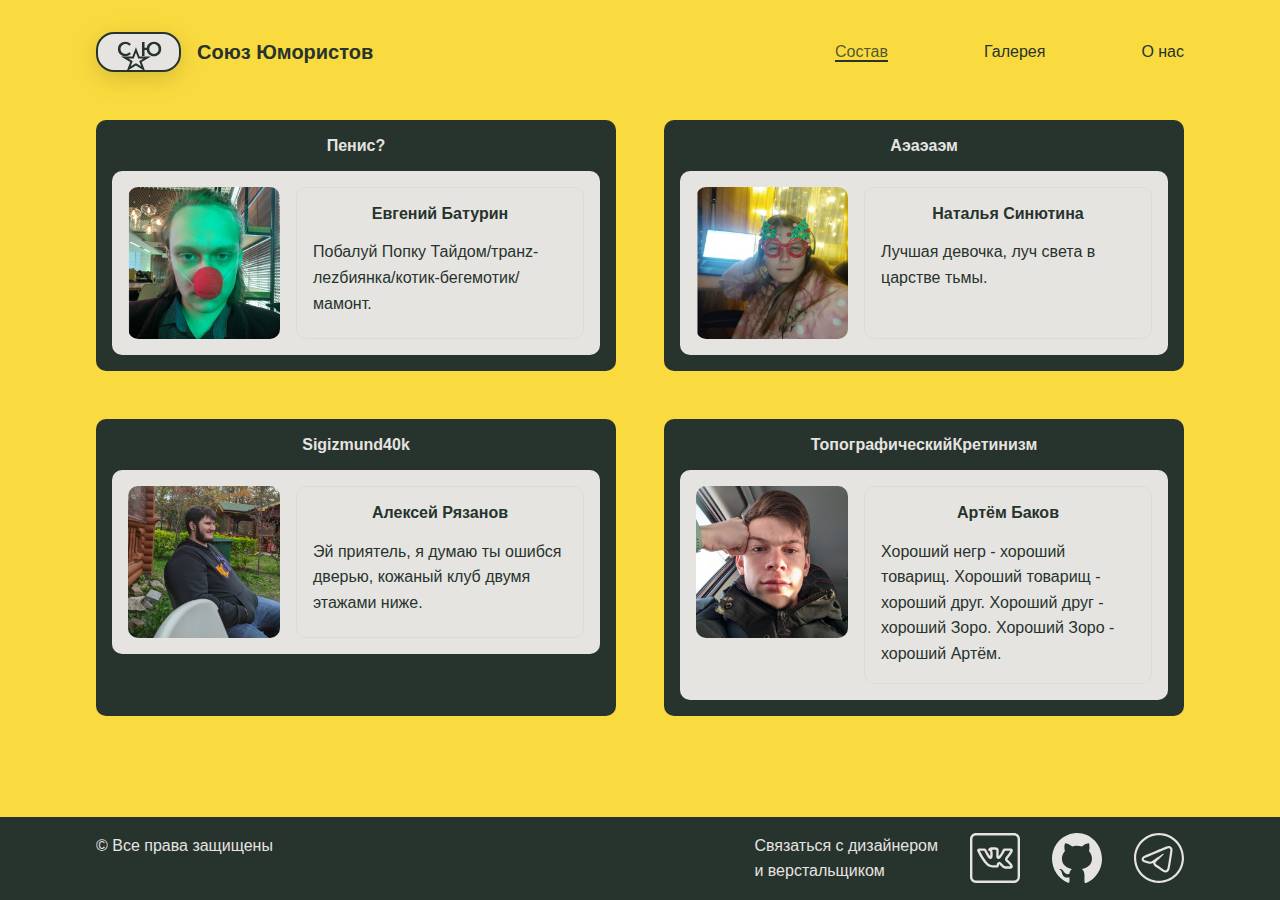
==== page_1.html @ 2cea44b3 "beta 1.0" ====
<!doctype html>
<html lang=ru>
<head>
    <meta charset="UTF-8">
    <meta name="viewport"
          content="width=device-width, user-scalable=no, initial-scale=1.0, maximum-scale=1.0, minimum-scale=1.0">
    <meta http-equiv="X-UA-Compatible" content="ie=edge">
    <title>Состав</title>
    <link rel="stylesheet" href="css/main.css">
</head>
<body>
<header>
    <nav class="navbar container">
        <div class="logo">
            <a href="index.html">
                <img src="img/Logo.svg" class="shadow2" alt="logo">
                <a href="index.html" class="h-nav">Союз Юмористов</a>
            </a>
        </div>

        <ul class="nav-list text">
            <li class="nav-list__item">
                <a href="page_1.html" class="nav-list__link nav-list__link--active">Состав</a>
            </li>
            <li class="nav-list__item">
                <a href="page_2.html" class="nav-list__link">Галерея</a>
            </li>
            <li class="nav-list__item">
                <a href="page_3.html" class="nav-list__link">О нас</a>
            </li>
        </ul>
    </nav>
</header>
<main>
    <div class="container page_1-grid">
        <div class="card-overlay">
            <h4>Пенис?</h4>
            <div class="card">
                <img src="img/1img.png" alt="1">
                <div class="card__body">
                    <h4>Евгений Батурин</h4>
                    <p class="text">
                        Побалуй Попку Тайдом/транz-леzбиянка/котик-бегемотик/мамонт.
                    </p>
                </div>
            </div>
        </div>
        <div class="card-overlay">
            <h4>Аэаэаэм</h4>
            <div class="card">
                <img src="img/2img.png" alt="2">
                <div class="card__body">
                    <h4>Наталья Синютина</h4>
                    <p class="text">
                        Лучшая девочка, луч света в царстве тьмы.
                    </p>
                </div>
            </div>
        </div>
        <div class="card-overlay">
            <h4>Sigizmund40k</h4>
            <div class="card">
                <img src="img/3img.png" alt="3">
                <div class="card__body">
                    <h4>Алексей Рязанов</h4>
                    <p class="text">
                        Эй приятель, я думаю ты ошибся дверью, кожаный клуб двумя этажами ниже.
                    </p>
                </div>
            </div>
        </div>
        <div class="card-overlay">
            <h4>ТопографическийКретинизм</h4>
            <div class="card">
                <img src="img/4img.png" alt="4">
                <div class="card__body">
                    <h4>Артём Баков</h4>
                    <p class="text">
                        Хороший негр - хороший товарищ. Хороший товарищ - хороший друг. Хороший друг - хороший Зоро. Хороший Зоро - хороший Артём.
                    </p>
                </div>
            </div>
        </div>
    </div>
</main>
<footer>
    <div class="container footer-body light-text">
        <p class="footer-header">© Все права защищены</p>
        <div class="footer-main">
            <p>Связаться с дизайнером <br> и верстальщиком</p>
            <a href="https://vk.com/tyomichh" target="_blank">
                <img src="img/Vector1.svg" alt="1">
            </a>
            <a href="https://github.com/TyomichZoro" target="_blank">
                <img src="img/Vector2.svg" alt="2">
            </a>
            <a href="https://t.me/tyomichh" target="_blank">
                <img src="img/Vector3.svg" alt="3">
            </a>
        </div>
    </div>
</footer>
</body>
</html>
---- css/main.css ----
@import "reset.css";

html {
    height: 100%;
}
body {
    height: 100%;
    display: grid;
    grid-template-rows: auto 1fr auto;
    color: #27332D;
    background: #FADB3F;
}

.shadow1 {
    box-shadow: 0 9px 12px rgba(0, 0, 0, 0.15);
}
.shadow2 {
    filter: drop-shadow(0px 6px 12px rgba(0, 0, 0, 0.15));
}

.container {
    padding-inline: 6em;
}

.text {
    font-family: 'Montserrat', sans-serif;
    font-style: normal;
    font-weight: 400;
    font-size: 16px;
    line-height: 160%;
}
.light-text {
    font-family: 'Montserrat', sans-serif;
    font-style: normal;
    font-weight: 300;
    font-size: 16px;
    line-height: 160%;
}

h1 {
    font-family: 'Roboto', sans-serif;
    font-style: normal;
    font-weight: 700;
    font-size: 64px;
    line-height: 120%;
}
h2 {
    font-family: 'Roboto', sans-serif;
    font-style: normal;
    font-weight: 700;
    font-size: 48px;
    line-height: 120%;
}
h3 {
    font-family: 'Roboto', sans-serif;
    font-style: normal;
    font-weight: 700;
    font-size: 40px;
    line-height: 120%;
}
h4 {
    font-family: 'Roboto', sans-serif;
    font-style: normal;
    font-weight: 700;
    font-size: 16px;
    line-height: 120%;
}
.h-nav {
    color: #27332D;
    font-family: 'Montserrat', sans-serif;
    font-style: normal;
    font-weight: 600;
    font-size: 20px;
    line-height: 160%;
}

/*navbar*/
.navbar {
    padding-top: 2em;
    display: flex;
    align-items: center;
}
.logo {
    display: flex;
    align-items: center;
    column-gap: 1em;
}
.nav-list {
    display: flex;
    column-gap: 6em;
    margin-left: auto;
    margin-right: 0;
}
.nav-list__link {
    color: #27332D;
}
.nav-list__link--active {
    color: rgba(39, 51, 45, 0.8);
    border-bottom: 2px solid #27332D;
}
.nav-list__link:hover {
    color: rgba(39, 51, 45, 0.8);
    border-bottom: 2px solid #27332D;
}

/*footer*/
footer {
    color: #E6E4E1;
}
.footer-body {
    background: #27332D;
    display: flex;
    justify-content: space-between;
    padding-top: 1em;
    padding-bottom: 1em;
}
.footer-main {
    display: flex;
    column-gap: 2em;
    margin-left: auto;
    margin-right: 0;
}

/*index.html*/
.main-grid {
    display: grid;
    grid-template-columns: 1fr 1fr;
    padding-top: 6em;
    padding-left: 6em;
}
.block {
    padding: 1em;
    background: #E6E4E1;
    border-radius: 20px;
    height: max-content;
}
.block__header {
    display: flex;
    justify-content: center;
    margin-inline: auto;
    padding-bottom: 1em;
}

/*page_1*/
.page_1-grid {
    display: grid;
    grid-template-columns: 1fr 1fr;
    color: #E6E4E1;
    grid-gap: 3em;
    margin-top: 3em;
    margin-bottom: 3em;
}
.card-overlay {
    padding: 1em;
    background: #27332D;
    border-radius: 10px;
}
.card-overlay>h4 {
    display: flex;
    justify-content: center;
    padding-bottom: 1em;
}
.card {
    background: #E6E4E1;
    display: grid;
    padding: 1em;
    grid-template-columns: 1fr 2fr;
    border-radius: 10px;
}
.card img {
    border-radius: 10px;
}
.card__body {
    color: #27332D;
    margin-left: 1em;
    border: 1px solid rgba(39, 51, 45, 0.05);
    border-radius: 10px;
    padding: 1em;
}
.card__body h4 {
    display: flex;
    justify-content: center;
    padding-bottom: 1em;
}

/*page_2*/
.page_2-grid {
    display: grid;
    grid-template-columns: repeat(12, 1fr);
    grid-gap: 1em;
    margin-top: 3em;
    margin-bottom: 3em;
}
.page_2-grid > img:nth-child(1) {
    grid-column: 1 / 8;
}
.page_2-grid > img:nth-child(2) {
    grid-column: 8 / -1;
}
.page_2-grid > img:nth-child(3) {
    grid-column: 1 / 6;
}
.page_2-grid > img:nth-child(4) {
    grid-column: 6 / 10;
}
.page_2-grid > img:nth-child(5) {
    grid-column: 10 / -1;
    grid-row: 2 / 4;
}
.page_2-grid > img:nth-child(6) {
    grid-column: 1 / 4;
}
.page_2-grid > img:nth-child(7) {
    grid-column: 4 / 7;
}
.page_2-grid > img:nth-child(8) {
    grid-column: 7 / 10;
}

/*page_3*/
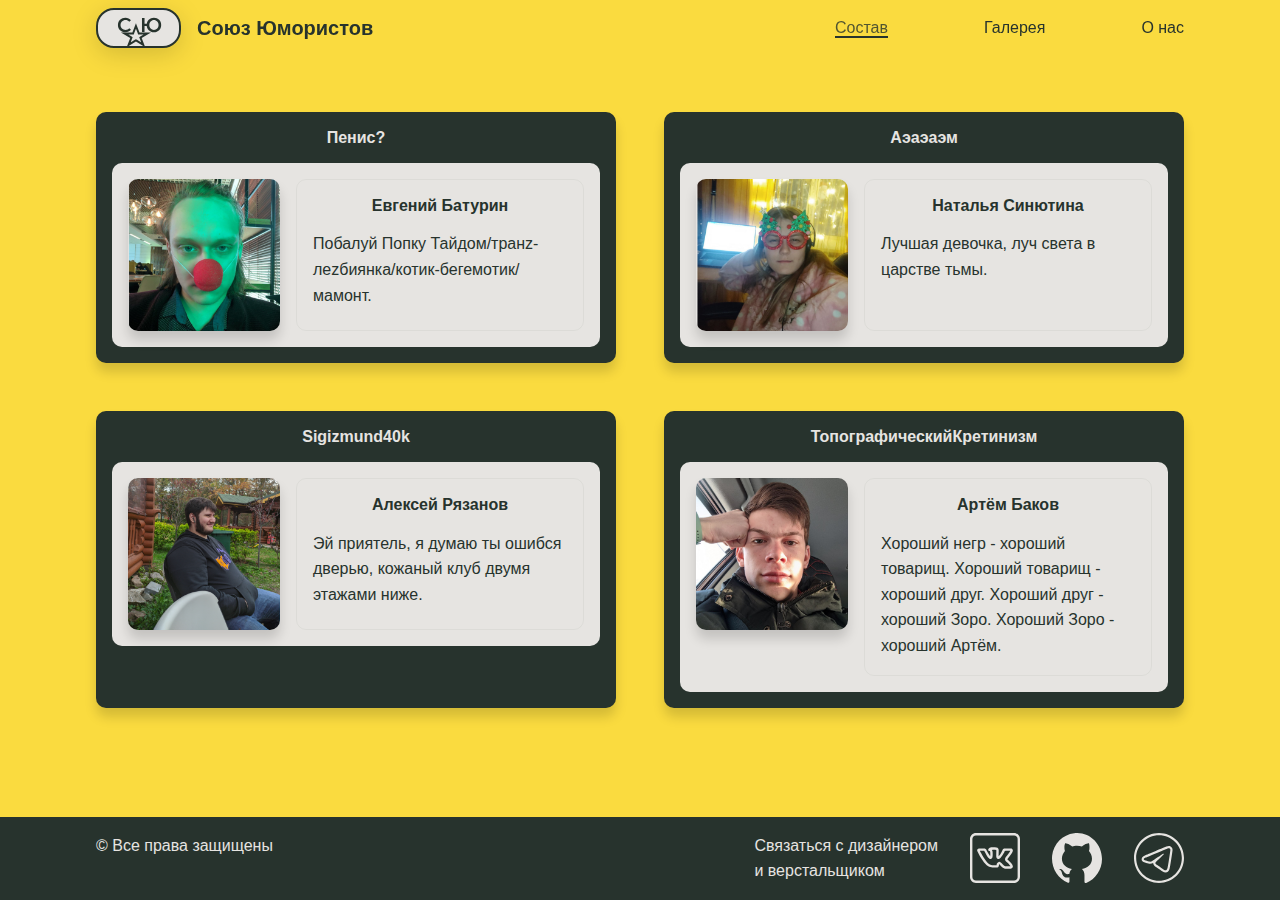
==== commit 30222002: "beta 1.0" ====
--- a/page_1.html
+++ b/page_1.html
@@ -28,12 +28,21 @@
             <li class="nav-list__item">
                 <a href="page_3.html" class="nav-list__link">О нас</a>
             </li>
+            <li class="navbar__close">
+                <span class="navbar__close-line"></span>
+                <span class="navbar__close-line"></span>
+            </li>
         </ul>
+        <div class="navbar__burger burger">
+            <span class="burger__line burger__line-1"></span>
+            <span class="burger__line burger__line-2"></span>
+            <span class="burger__line burger__line-3"></span>
+        </div>
     </nav>
 </header>
 <main>
     <div class="container page_1-grid">
-        <div class="card-overlay">
+        <div class="card-overlay shadow1">
             <h4>Пенис?</h4>
             <div class="card">
                 <img src="img/1img.png" alt="1">
@@ -45,7 +54,7 @@
                 </div>
             </div>
         </div>
-        <div class="card-overlay">
+        <div class="card-overlay shadow1">
             <h4>Аэаэаэм</h4>
             <div class="card">
                 <img src="img/2img.png" alt="2">
@@ -57,7 +66,7 @@
                 </div>
             </div>
         </div>
-        <div class="card-overlay">
+        <div class="card-overlay shadow1">
             <h4>Sigizmund40k</h4>
             <div class="card">
                 <img src="img/3img.png" alt="3">
@@ -69,7 +78,7 @@
                 </div>
             </div>
         </div>
-        <div class="card-overlay">
+        <div class="card-overlay shadow1">
             <h4>ТопографическийКретинизм</h4>
             <div class="card">
                 <img src="img/4img.png" alt="4">
@@ -100,5 +109,6 @@
         </div>
     </div>
 </footer>
+<script src="js/navbar.js"></script>
 </body>
 </html>--- a/css/main.css
+++ b/css/main.css
@@ -76,9 +76,20 @@
 
 /*navbar*/
 .navbar {
-    padding-top: 2em;
+    padding-top: .5em;
+    padding-bottom: .5em;
     display: flex;
     align-items: center;
+    position: fixed;
+    top: 0;
+    left: 0;
+    width: 100%;
+    transition: .2s linear;
+    z-index: 999;
+}
+.navbar_active {
+    background: #FADB3F;
+    border-bottom: 2px solid #27332D;
 }
 .logo {
     display: flex;
@@ -94,13 +105,38 @@
 .nav-list__link {
     color: #27332D;
 }
-.nav-list__link--active {
+.nav-list__link:hover, .nav-list__link--active {
     color: rgba(39, 51, 45, 0.8);
     border-bottom: 2px solid #27332D;
 }
-.nav-list__link:hover {
-    color: rgba(39, 51, 45, 0.8);
-    border-bottom: 2px solid #27332D;
+.navbar__burger {
+    display: none;
+    width: 3em;
+    height: 2em;
+    position: absolute;
+    top: 1em;
+    right: 6em;
+}
+.navbar__close {
+    display: none;
+}
+.burger__line {
+    display: block;
+    width: 100%;
+    height: 3px;
+    background-color: #27332D;
+    position: absolute;
+    left: 0;
+}
+.burger__line-1 {
+    top: 0;
+}
+.burger__line-2 {
+    top: 50%;
+    transform: translateY(-50%);
+}
+.burger__line-3 {
+    bottom: 0;
 }
 
 /*footer*/
@@ -125,7 +161,7 @@
 .main-grid {
     display: grid;
     grid-template-columns: 1fr 1fr;
-    padding-top: 6em;
+    padding-top: 10em;
     padding-left: 6em;
 }
 .block {
@@ -147,8 +183,8 @@
     grid-template-columns: 1fr 1fr;
     color: #E6E4E1;
     grid-gap: 3em;
-    margin-top: 3em;
-    margin-bottom: 3em;
+    padding-top: 7em;
+    padding-bottom: 3em;
 }
 .card-overlay {
     padding: 1em;
@@ -169,6 +205,7 @@
 }
 .card img {
     border-radius: 10px;
+    box-shadow: 0 9px 12px rgba(0, 0, 0, 0.15);
 }
 .card__body {
     color: #27332D;
@@ -188,33 +225,153 @@
     display: grid;
     grid-template-columns: repeat(12, 1fr);
     grid-gap: 1em;
-    margin-top: 3em;
-    margin-bottom: 3em;
-}
-.page_2-grid > img:nth-child(1) {
+    padding-top: 7em;
+    padding-bottom: 3em;
+}
+.card-img {
+    overflow: hidden;
+}
+.card-img__picture {
+    transition: .15s all;
+}
+.card-img:hover .card-img__picture {
+    transform: scale(1.05);
+    cursor: pointer;
+}
+.page_2-grid > div:nth-child(1) {
     grid-column: 1 / 8;
 }
-.page_2-grid > img:nth-child(2) {
+.page_2-grid > div:nth-child(2) {
     grid-column: 8 / -1;
 }
-.page_2-grid > img:nth-child(3) {
+.page_2-grid > div:nth-child(3) {
     grid-column: 1 / 6;
 }
-.page_2-grid > img:nth-child(4) {
+.page_2-grid > div:nth-child(4) {
     grid-column: 6 / 10;
 }
-.page_2-grid > img:nth-child(5) {
+.page_2-grid > div:nth-child(5) {
     grid-column: 10 / -1;
     grid-row: 2 / 4;
 }
-.page_2-grid > img:nth-child(6) {
+.page_2-grid > div:nth-child(6) {
     grid-column: 1 / 4;
 }
-.page_2-grid > img:nth-child(7) {
+.page_2-grid > div:nth-child(7) {
     grid-column: 4 / 7;
 }
-.page_2-grid > img:nth-child(8) {
+.page_2-grid > div:nth-child(8) {
     grid-column: 7 / 10;
 }
 
 /*page_3*/
+.section1-grid {
+    display: grid;
+    grid-template-columns: 1fr;
+    grid-gap: 2em;
+    padding-top: 6em;
+    padding-bottom: 2em;
+}
+.section1-grid>.block {
+    margin-inline: auto;
+    width: 50%;
+}
+.section1-grid h1 {
+    margin-inline: auto;
+}
+.section2 {
+    background: #27332D;
+    color: #E6E4E1;
+    padding-top: 2em;
+    padding-bottom: 2em;
+}
+.section2 h2 {
+    display: flex;
+    justify-content: center;
+}
+.section2-grid {
+    display: grid;
+    grid-template-columns: 1fr 1fr;
+    grid-gap: 1em;
+    padding-top: 2em;
+}
+.section2-grid img {
+    border-radius: 20px;
+}
+.section3 {
+    background: #E6E4E1;
+    color: #27332D;
+    padding-top: 2em;
+    padding-bottom: 2em;
+}
+.section3 h3 {
+    display: flex;
+    justify-content: center;
+}
+.section3-grid {
+    display: grid;
+    grid-template-columns: 1fr 1fr 1fr;
+    grid-gap: 1em;
+    padding-top: 2em;
+}
+.section3-grid img {
+    border-radius: 20px;
+    box-shadow: 0 9px 12px rgba(0, 0, 0, 0.15);
+}
+
+@media (max-width: 850px) {
+    .navbar__burger {
+        display: block;
+    }
+    .nav-list {
+        width: 100%;
+        height: 100%;
+        position: fixed;
+        top: 0;
+        left: 0;
+        background: #E6E4E1;
+        display: block;
+        padding: 2em;
+        transform: translateX(100%);
+        transition: .2s all linear;
+        z-index: 10;
+    }
+    .nav-list__active {
+        transform: translateX(0);
+    }
+    .nav-list__item {
+        width: 100%;
+        display: flex;
+        justify-content: left;
+        margin-bottom: 1em;
+        font-weight: bold;
+        font-size: 32px;
+    }
+    .nav-list__item:last-child {
+        margin-bottom: 0;
+    }
+    .navbar__close {
+        display: block;
+        width: 2em;
+        height: 2em;
+        position: absolute;
+        top: 2em;
+        right: 2em;
+        z-index: 11;
+    }
+    .navbar__close-line {
+        display: block;
+        height: 3px;
+        width: 100%;
+        background-color: #27332D;
+        position: absolute;
+        top: 50%;
+        transform: translateY(-50%);
+    }
+    .navbar__close-line:first-child {
+        transform: translateY(-50%) rotate(45deg);
+    }
+    .navbar__close-line:last-child {
+        transform: translateY(-50%) rotate(-45deg);
+    }
+}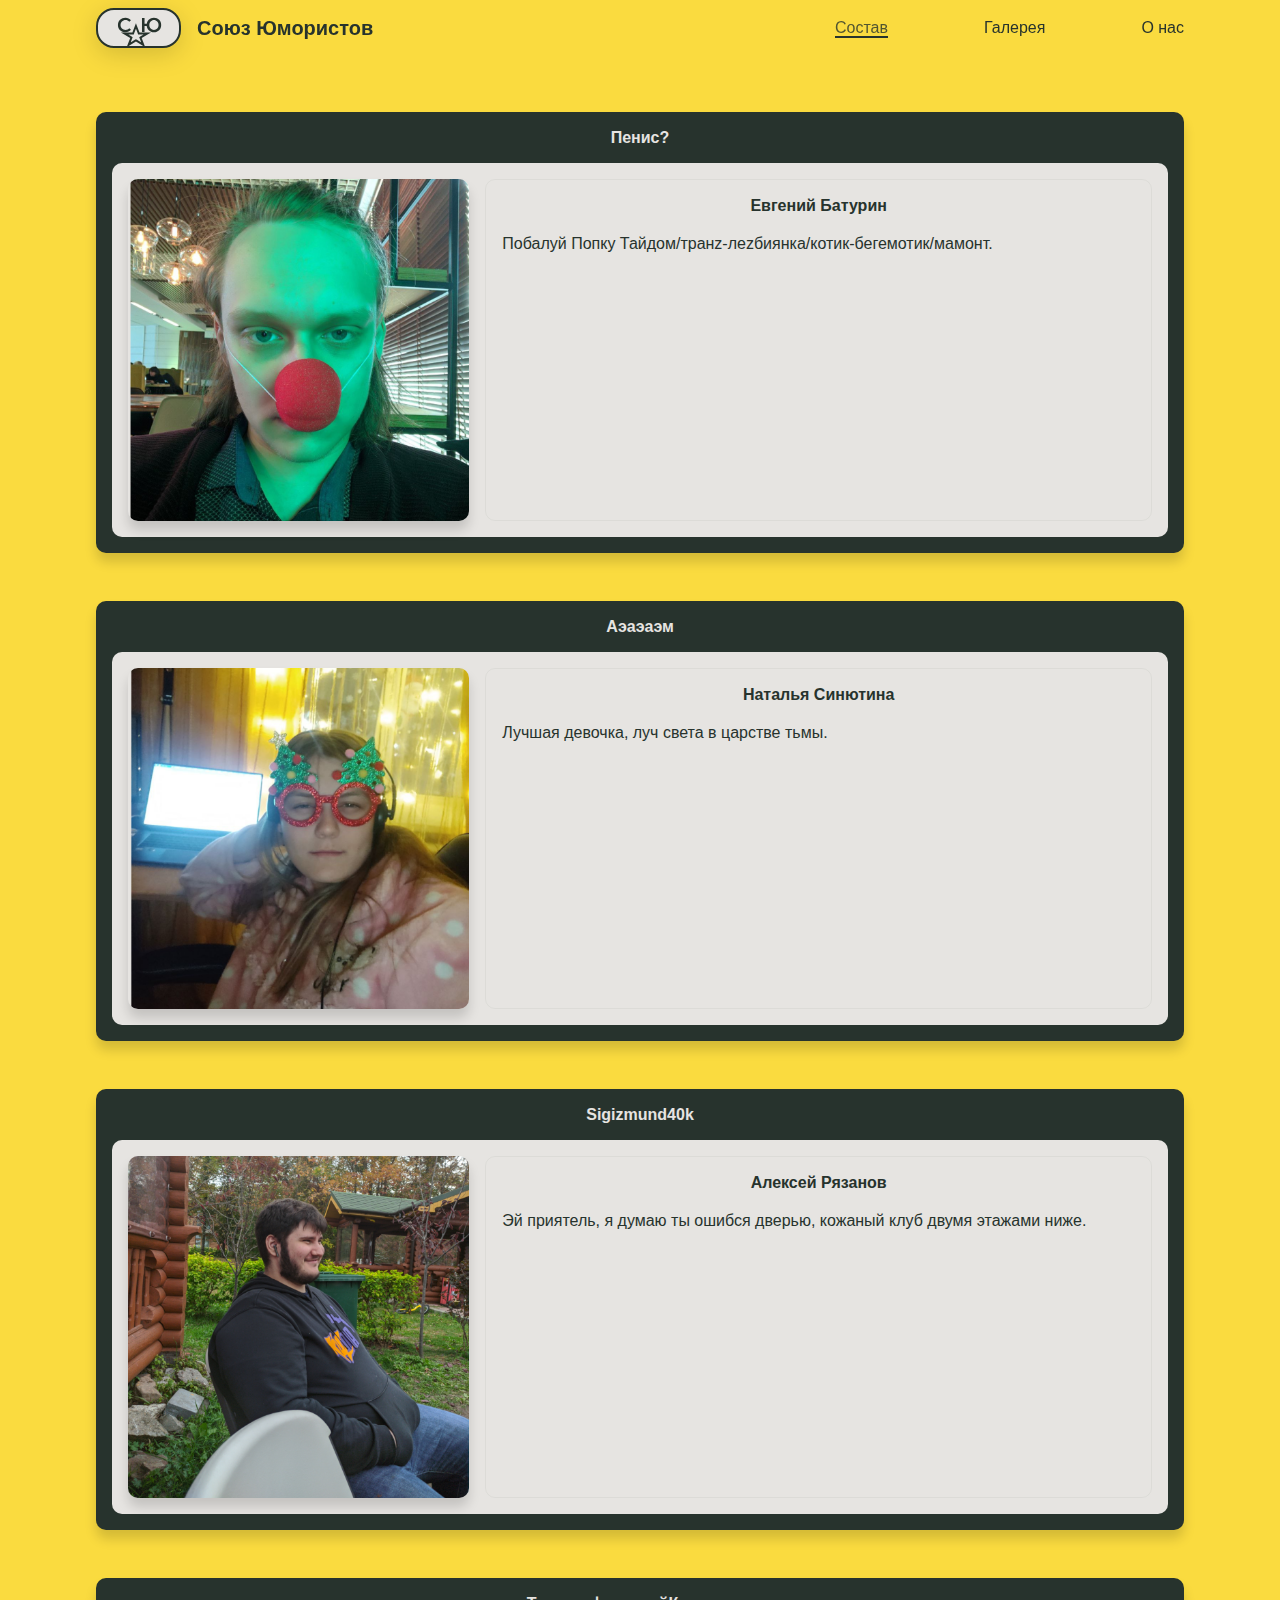
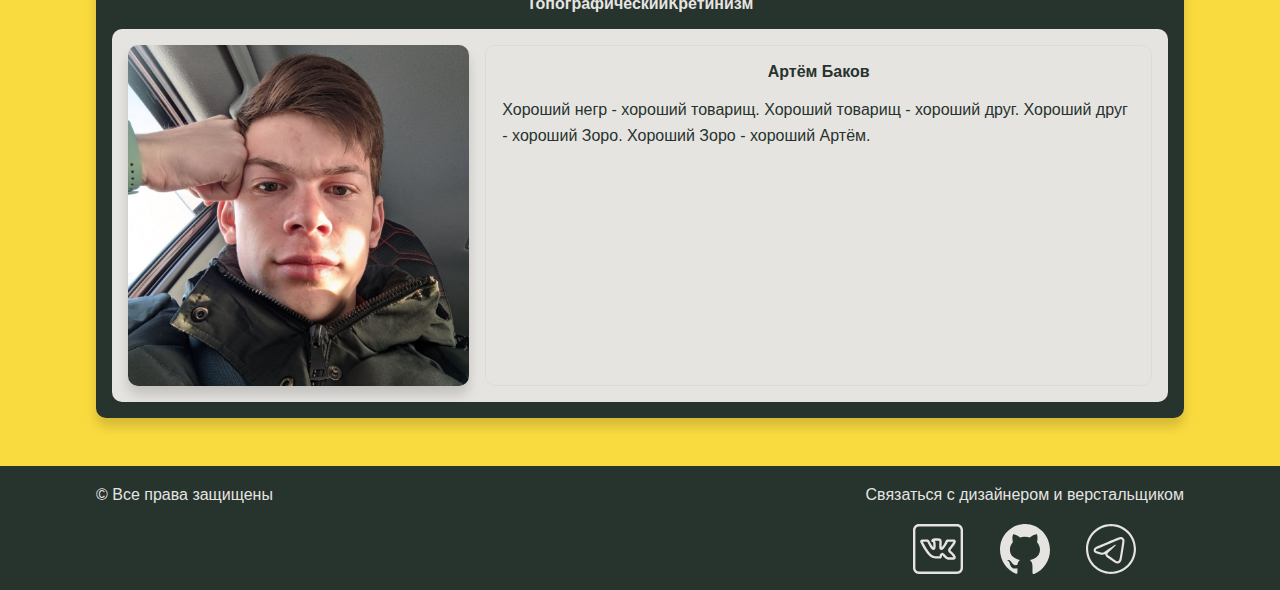
==== commit 4c82ed76: "ver. 1.0" ====
--- a/page_1.html
+++ b/page_1.html
@@ -96,16 +96,18 @@
     <div class="container footer-body light-text">
         <p class="footer-header">© Все права защищены</p>
         <div class="footer-main">
-            <p>Связаться с дизайнером <br> и верстальщиком</p>
-            <a href="https://vk.com/tyomichh" target="_blank">
-                <img src="img/Vector1.svg" alt="1">
-            </a>
-            <a href="https://github.com/TyomichZoro" target="_blank">
-                <img src="img/Vector2.svg" alt="2">
-            </a>
-            <a href="https://t.me/tyomichh" target="_blank">
-                <img src="img/Vector3.svg" alt="3">
-            </a>
+            <p>Связаться с дизайнером и верстальщиком</p>
+            <div class="footer-img-group">
+                <a href="https://vk.com/tyomichh" target="_blank">
+                    <img src="img/Vector1.svg" alt="1">
+                </a>
+                <a href="https://github.com/TyomichZoro" target="_blank">
+                    <img src="img/Vector2.svg" alt="2">
+                </a>
+                <a href="https://t.me/tyomichh" target="_blank">
+                    <img src="img/Vector3.svg" alt="3">
+                </a>
+            </div>
         </div>
     </div>
 </footer>
--- a/css/main.css
+++ b/css/main.css
@@ -145,16 +145,23 @@
 }
 .footer-body {
     background: #27332D;
-    display: flex;
-    justify-content: space-between;
+    display: grid;
+    grid-template-columns: 1fr 1fr;
     padding-top: 1em;
     padding-bottom: 1em;
 }
 .footer-main {
-    display: flex;
+    display: grid;
     column-gap: 2em;
     margin-left: auto;
     margin-right: 0;
+}
+.footer-img-group {
+    margin-inline: auto;
+    margin-top: 1em;
+}
+.footer-img-group img {
+    margin-inline: 1em;
 }
 
 /*index.html*/
@@ -374,4 +381,74 @@
     .navbar__close-line:last-child {
         transform: translateY(-50%) rotate(-45deg);
     }
+}
+
+@media (max-width: 1024px) {
+    .main-grid {
+        grid-template-columns: 1fr;
+    }
+    .container {
+        padding-inline: 3em;
+    }
+    .navbar__burger {
+        right: 3em;
+    }
+}
+
+@media (max-width: 768px) {
+    .footer-body {
+        display: grid;
+        grid-template-columns: 1fr;
+    }
+    .footer-header {
+        margin-inline: auto;
+        margin-bottom: 1em;
+    }
+    .footer-main {
+        margin-inline: auto;
+    }
+}
+
+@media (max-width: 575px) {
+    .container {
+        padding-inline: 1em;
+    }
+    .navbar__burger {
+        right: 1em;
+    }
+}
+
+@media (max-width: 450px) {
+    h1 {
+        font-size: 40px;
+    }
+    .logo {
+        display: grid;
+        align-content: center;
+    }
+}
+
+@media (max-width: 375px) {
+    .footer-img-group img {
+        margin-inline: 0;
+        margin-right: 1em;
+    }
+    .footer-header {
+        margin-inline: 0;
+    }
+    .footer-main {
+        margin-inline: 0;
+    }
+}
+
+@media  (max-width: 1400px) {
+    .page_1-grid {
+        grid-template-columns: 1fr;
+    }
+}
+
+@media (max-width: 630px) {
+    .card {
+        grid-template-columns: 1fr;
+    }
 }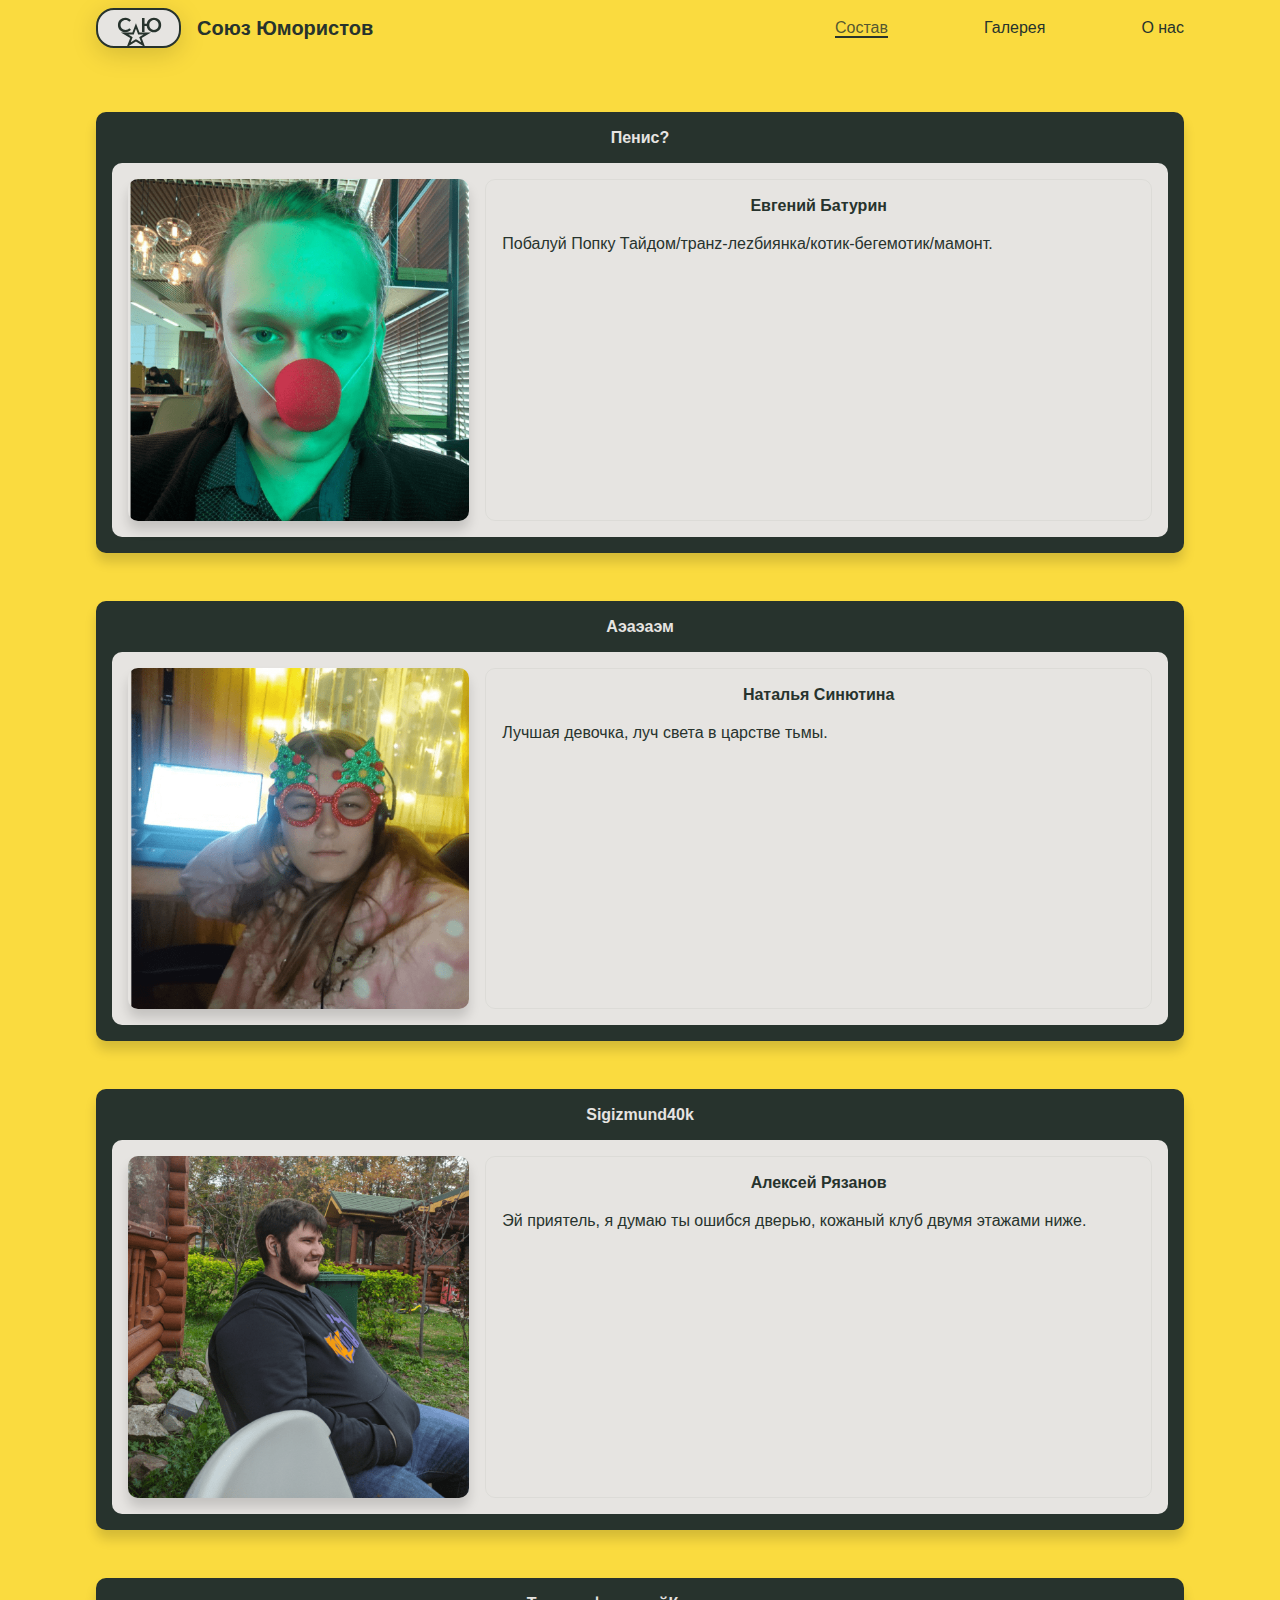
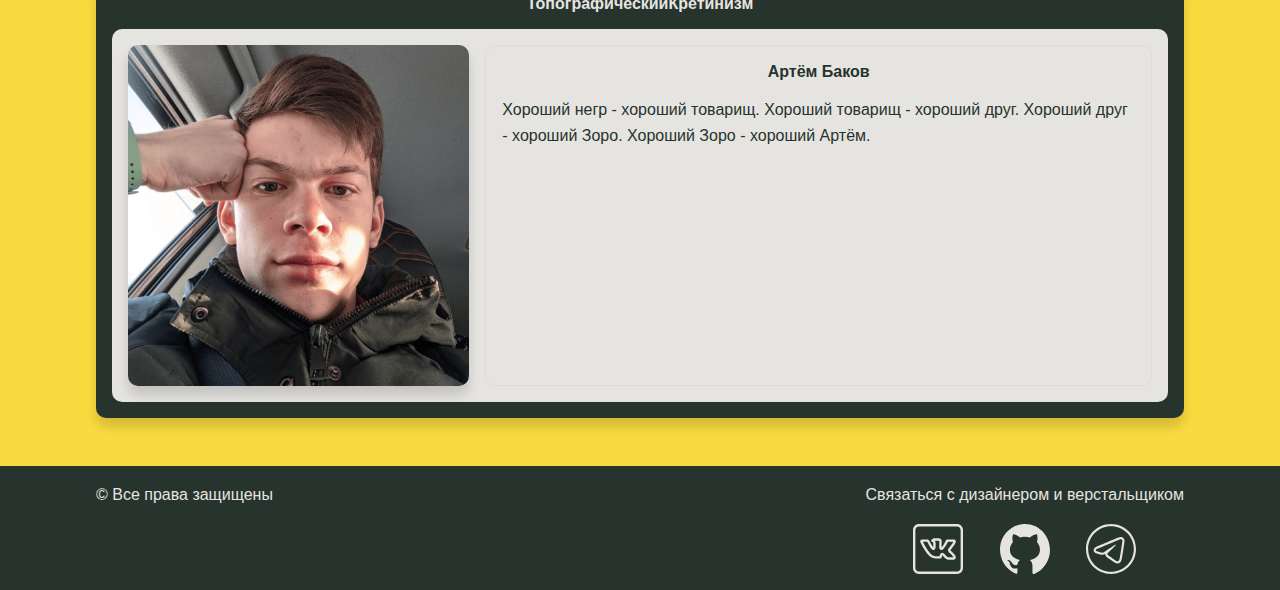
==== commit 3ea526c5: "ver. 1.0" ====
--- a/page_1.html
+++ b/page_1.html
@@ -2,10 +2,13 @@
 <html lang=ru>
 <head>
     <meta charset="UTF-8">
-    <meta name="viewport"
-          content="width=device-width, user-scalable=no, initial-scale=1.0, maximum-scale=1.0, minimum-scale=1.0">
-    <meta http-equiv="X-UA-Compatible" content="ie=edge">
-    <title>Состав</title>
+    <meta name="viewport" content="width=device-width, initial-scale=1.0">
+    <title>Союз Юмористов</title>
+    <meta name="description" content="друзья-сайт, дискорд">
+    <link rel="apple-touch-icon" sizes="180x180" href="favicon/apple-touch-icon.png">
+    <link rel="icon" type="image/png" sizes="32x32" href="favicon/favicon-32x32.png">
+    <link rel="icon" type="image/png" sizes="16x16" href="favicon/favicon-16x16.png">
+    <link rel="manifest" href="favicon/site.webmanifest">
     <link rel="stylesheet" href="css/main.css">
 </head>
 <body>
@@ -14,7 +17,7 @@
         <div class="logo">
             <a href="index.html">
                 <img src="img/Logo.svg" class="shadow2" alt="logo">
-                <a href="index.html" class="h-nav">Союз Юмористов</a>
+                <p class="h-nav">Союз Юмористов</p>
             </a>
         </div>
 
--- a/css/main.css
+++ b/css/main.css
@@ -84,17 +84,23 @@
     top: 0;
     left: 0;
     width: 100%;
-    transition: .2s linear;
+    transition: .05s linear;
     z-index: 999;
+    background: #FADB3F;
 }
 .navbar_active {
-    background: #FADB3F;
     border-bottom: 2px solid #27332D;
 }
 .logo {
     display: flex;
     align-items: center;
     column-gap: 1em;
+}
+.logo a {
+    display: flex;
+    align-items: center;
+    column-gap: 1em;
+    justify-content: space-between;
 }
 .nav-list {
     display: flex;
@@ -189,7 +195,7 @@
     display: grid;
     grid-template-columns: 1fr 1fr;
     color: #E6E4E1;
-    grid-gap: 3em;
+    gap: 3em;
     padding-top: 7em;
     padding-bottom: 3em;
 }
@@ -231,7 +237,7 @@
 .page_2-grid {
     display: grid;
     grid-template-columns: repeat(12, 1fr);
-    grid-gap: 1em;
+    gap: 1em;
     padding-top: 7em;
     padding-bottom: 3em;
 }
@@ -275,7 +281,7 @@
 .section1-grid {
     display: grid;
     grid-template-columns: 1fr;
-    grid-gap: 2em;
+    gap: 2em;
     padding-top: 6em;
     padding-bottom: 2em;
 }
@@ -299,7 +305,7 @@
 .section2-grid {
     display: grid;
     grid-template-columns: 1fr 1fr;
-    grid-gap: 1em;
+    gap: 1em;
     padding-top: 2em;
 }
 .section2-grid img {
@@ -318,7 +324,7 @@
 .section3-grid {
     display: grid;
     grid-template-columns: 1fr 1fr 1fr;
-    grid-gap: 1em;
+    gap: 1em;
     padding-top: 2em;
 }
 .section3-grid img {
@@ -393,6 +399,73 @@
     .navbar__burger {
         right: 3em;
     }
+    .page_2-grid > div:nth-child(1) {
+        grid-column: 1 / -1;
+    }
+    .page_2-grid > div:nth-child(2) {
+        grid-column: 1 / 7;
+    }
+    .page_2-grid > div:nth-child(3) {
+        grid-column: 1 / 7;
+    }
+    .page_2-grid > div:nth-child(4) {
+        grid-column: 1 / 7;
+    }
+    .page_2-grid > div:nth-child(5) {
+        grid-column: 7 / -1;
+        grid-row: 2 / 5;
+    }
+    .page_2-grid > div:nth-child(6) {
+        grid-column: 1 / 5;
+    }
+    .page_2-grid > div:nth-child(7) {
+        grid-column: 5 / 9;
+    }
+    .page_2-grid > div:nth-child(8) {
+        grid-column: 9 / -1;
+    }
+    .section1-grid>.block {
+        margin-inline: auto;
+        width: 80%;
+    }
+    .section3-grid {
+        display: grid;
+        grid-template-columns: 1fr 1fr;
+        gap: 1em;
+        padding-top: 2em;
+    }
+    .section3-grid > div:nth-child(1) {
+        grid-column: 1 / 2;
+    }
+    .section3-grid > div:nth-child(2) {
+        grid-column: 2 / -1;
+        grid-row: 1 / 2;
+    }
+    .section3-grid > div:nth-child(3) {
+        grid-column: 2 / -1;
+    }
+    .section3-grid > div:nth-child(4) {
+        grid-column: 2 / -1;
+    }
+    .section3-grid > div:nth-child(5) {
+        grid-column: 1 / 2;
+        grid-row: 3 / 4;
+    }
+    .section3-grid > div:nth-child(6) {
+        grid-column: 1 / 2;
+        grid-row: 2 / 3;
+    }
+    .section3-grid > div:nth-child(7) {
+        grid-column: 2 / -1;
+    }
+    .section3-grid > div:nth-child(8) {
+        grid-column: 1 / 2;
+        grid-row: 4 / 5;
+    }
+    .section3-grid > div:nth-child(12) {
+        grid-column: 2 / -1;
+        grid-row: 5 / 6;
+    }
 }
 
 @media (max-width: 768px) {
@@ -407,6 +480,52 @@
     .footer-main {
         margin-inline: auto;
     }
+    .page_2-grid > div:nth-child(1) {
+        grid-column: 1 / -1;
+    }
+    .page_2-grid > div:nth-child(2) {
+        grid-column: 1 / -1;
+    }
+    .page_2-grid > div:nth-child(3) {
+        grid-column: 1 / -1;
+    }
+    .page_2-grid > div:nth-child(4) {
+        grid-column: 1 / -1;
+    }
+    .page_2-grid > div:nth-child(5) {
+        grid-column: 1 / -1;
+    }
+    .page_2-grid > div:nth-child(6) {
+        grid-column: 1 / -1;
+    }
+    .page_2-grid > div:nth-child(7) {
+        grid-column: 1 / -1;
+    }
+    .page_2-grid > div:nth-child(8) {
+        grid-column: 1 / -1;
+    }
+    .section1-grid {
+        gap: 1em;
+    }
+    .section1-grid>.block {
+        margin-inline: auto;
+        width: 100%;
+    }
+    .section2 h2 {
+        font-size: 30px;
+    }
+    .section1-grid h1 {
+        font-size: 48px;
+    }
+    .section3 h3 {
+        font-size: 24px;
+    }
+    .section2-grid {
+        grid-template-columns: 1fr;
+    }
+    .section2-grid > div:nth-child(3) {
+        grid-row: 1 / 2;
+    }
 }
 
 @media (max-width: 575px) {
@@ -416,13 +535,55 @@
     .navbar__burger {
         right: 1em;
     }
+    .section3-grid {
+        grid-template-columns: 1fr;
+    }
+    .section3-grid > div:nth-child(1) {
+        grid-column: 1 / -1;
+        grid-row: 1 / 2;
+    }
+    .section3-grid > div:nth-child(2) {
+        grid-column: 1 / -1;
+        grid-row: 2 / 3;
+    }
+    .section3-grid > div:nth-child(3) {
+        grid-column: 1 / -1;
+        grid-row: 3 / 4;
+    }
+    .section3-grid > div:nth-child(4) {
+        grid-column: 1 / -1;
+        grid-row: 6 / 7;
+    }
+    .section3-grid > div:nth-child(5) {
+        grid-column: 1 / -1;
+        grid-row: 5 / 6;
+    }
+    .section3-grid > div:nth-child(6) {
+        grid-column: 1 / -1;
+        grid-row: 4 / 5;
+    }
+    .section3-grid > div:nth-child(7) {
+        grid-column: 1 / -1;
+    }
+    .section3-grid > div:nth-child(8) {
+        grid-column: 1 / -1;
+        grid-row: 8 / 9;
+    }
+    .section3-grid > div:nth-child(10) {
+        grid-column: 1 / -1;
+        grid-row: 12 / 13;
+    }
+    .section3-grid > div:nth-child(12) {
+        grid-column: 1 / -1;
+        grid-row: 10 / 11;
+    }
 }
 
 @media (max-width: 450px) {
     h1 {
         font-size: 40px;
     }
-    .logo {
+    .logo a {
         display: grid;
         align-content: center;
     }
